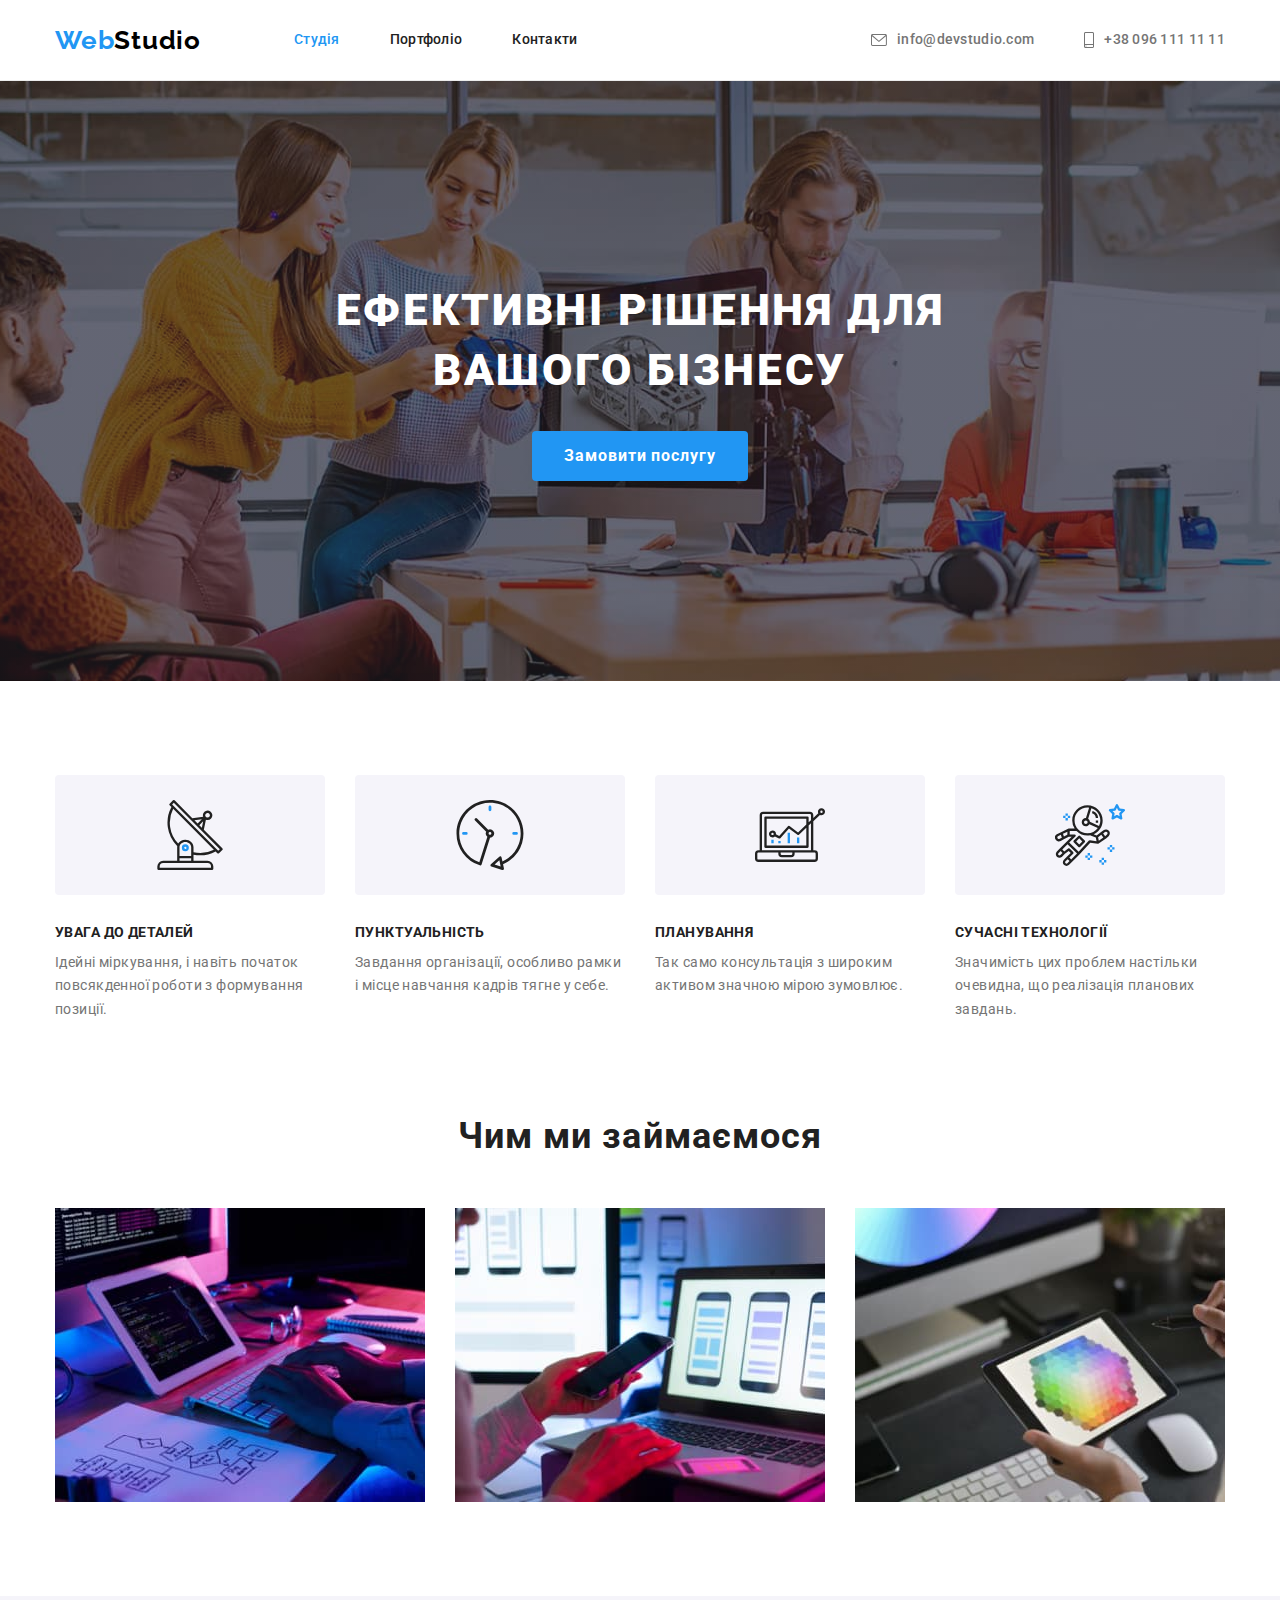
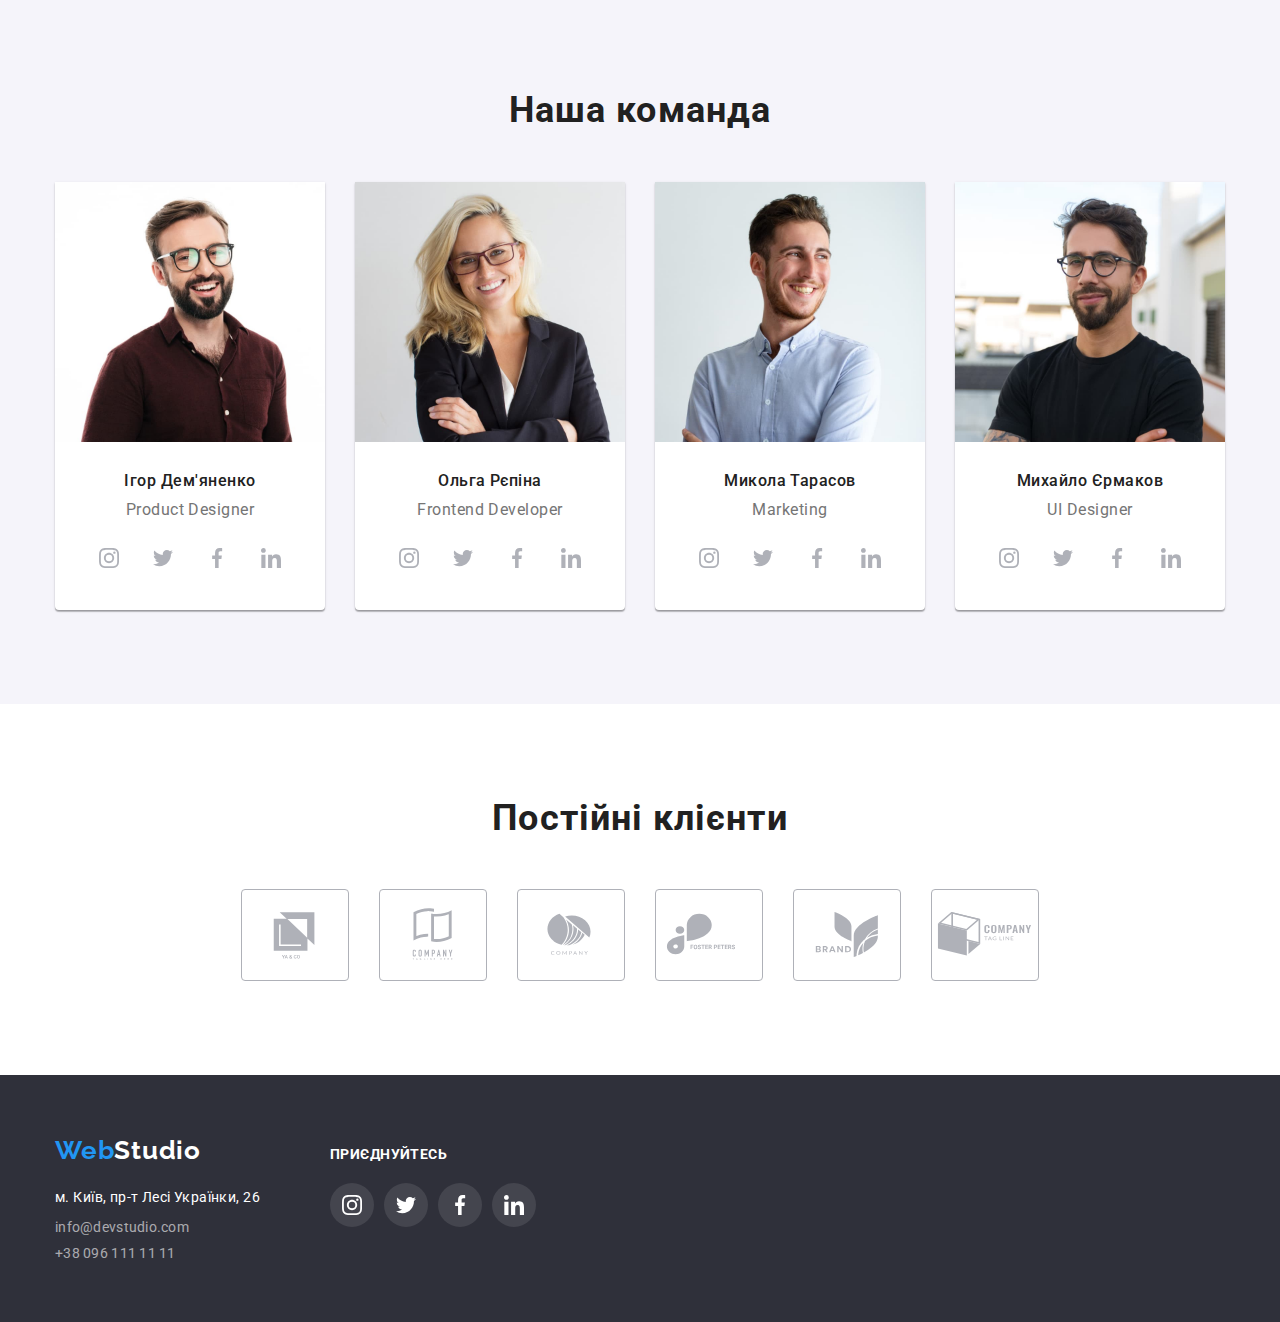
==== index.html @ 7ec84114 "Створив репозиторій для виконання ДЗ #5" ====
<!DOCTYPE html>
<html lang="uk">
  <head>
    <meta charset="UTF-8" />
    <meta http-equiv="X-UA-Compatible" content="IE=edge" />
    <meta name="viewport" content="width=device-width, initial-scale=1.0" />
    <title>Студія</title>
    <link rel="preconnect" href="https://fonts.googleapis.com" />
    <link rel="preconnect" href="https://fonts.gstatic.com" crossorigin />
    <link
      href="https://fonts.googleapis.com/css2?family=Raleway:wght@700&family=Roboto:wght@400;500;700;900&display=swap"
      rel="stylesheet"
    />
    <link
      rel="stylesheet"
      href="https://cdnjs.cloudflare.com/ajax/libs/modern-normalize/1.1.0/modern-normalize.min.css"
    />
    <link rel="stylesheet" href="./css/styles.css" />
  </head>
  <body class="page">
    <header class="page-header">
      <div class="container">
        <div class="header-container">
          <nav class="header-nav">
            <a href="./index.html" class="logo link">Web<span class="logo-black">Studio</span></a>
            <ul class="site-nav list">
              <li class="site-nav-item">
                <a href="./index.html" class="site-nav-link current">Студія</a>
              </li>
              <li class="site-nav-item">
                <a href="./portfolio.html" class="site-nav-link">Портфоліо</a>
              </li>
              <li class="site-nav-item">
                <a href="" class="site-nav-link">Контакти</a>
              </li>
            </ul>
          </nav>
          <ul class="contact list">
            <li class="contact-item">
              <a href="mailto:info@devstudio.com" class="contact-link">
                <svg class="contact-icon" width="16px" height="12px">
                  <use href="./images/icons.svg#icon-envelope"></use>
                </svg>
                info@devstudio.com
              </a>
            </li>
            <li class="contact-item">
              <a href="tel:+380961111111" class="contact-link">
                <svg class="contact-icon" width="10px" height="16px">
                  <use href="./images/icons.svg#icon-smartphone"></use>
                </svg>
                +38 096 111 11 11</a
              >
            </li>
          </ul>
        </div>
      </div>
    </header>
    <main>
      <section class="section-hero">
        <div class="container">
          <h1 class="hero-title">Ефективні рішення для вашого бізнесу</h1>
          <button type="button" class="button-primary">Замовити послугу</button>
        </div>
      </section>
      <section class="section">
        <div class="container">
          <h2 class="visually-hidden">Наші переваги</h2>
          <ul class="list preferecces-list">
            <li class="preferences-item">
              <div class="preferences-item-img">
                <svg width="70" height="70">
                  <use href="./images/icons.svg#icon-antenna"></use>
                </svg>
              </div>
              <h3 class="preferences-title">Увага до деталей</h3>
              <p class="preferences-text">
                Ідейні міркування, і навіть початок повсякденної роботи з формування позиції.
              </p>
            </li>
            <li class="preferences-item">
              <div class="preferences-item-img">
                <svg width="70" height="70">
                  <use href="./images/icons.svg#icon-clock"></use>
                </svg>
              </div>
              <h3 class="preferences-title">Пунктуальність</h3>
              <p class="preferences-text">
                Завдання організації, особливо рамки і місце навчання кадрів тягне у себе.
              </p>
            </li>
            <li class="preferences-item">
              <div class="preferences-item-img">
                <svg width="70" height="70">
                  <use href="./images/icons.svg#icon-diagram"></use>
                </svg>
              </div>
              <h3 class="preferences-title">Планування</h3>
              <p class="preferences-text">
                Так само консультація з широким активом значною мірою зумовлює.
              </p>
            </li>
            <li class="preferences-item">
              <div class="preferences-item-img">
                <svg width="70" height="70">
                  <use href="./images/icons.svg#icon-astronaut"></use>
                </svg>
              </div>
              <h3 class="preferences-title">Сучасні технології</h3>
              <p class="preferences-text">
                Значимість цих проблем настільки очевидна, що реалізація планових завдань.
              </p>
            </li>
          </ul>
        </div>
      </section>
      <section class="section section-work">
        <div class="container">
          <h2 class="work-header">Чим ми займаємося</h2>
          <ul class="list list-work">
            <li class="work-item">
              <img
                src="./images/writting_code.jpg"
                alt="Руки друкують код на клавіатурі з планшетом"
                width="370"
              />
            </li>
            <li class="work-item">
              <img
                src="./images/design_layout.jpg"
                alt="Вибір дизайну макета для смартфона"
                width="370"
              />
            </li>
            <li class="work-item">
              <img src="./images/color_choice.jpg" alt="Вибір кольору на планшеті" width="370" />
            </li>
          </ul>
        </div>
      </section>
      <section class="section section-team">
        <div class="container">
          <h2 class="team-header">Наша команда</h2>
          <ul class="list team-list">
            <li class="team-item">
              <img
                class="image-team"
                src="./images/product_designer.jpg"
                alt="Дизайнер продукту"
                width="270"
              />
              <div class="team-content">
                <h3 class="team-title">Ігор Дем'яненко</h3>
                <p class="team-text" lang="en">Product Designer</p>
                <ul class="list team-social-list">
                  <li class="team-social-item">
                    <a class="link team-social-link" href=""
                      ><svg width="20" height="20">
                        <use href="./images/icons.svg#icon-instagram"></use>
                      </svg>
                    </a>
                  </li>
                  <li class="team-social-item">
                    <a class="link team-social-link" href="">
                      <svg width="20" height="20">
                        <use href="./images/icons.svg#icon-twitter"></use>
                      </svg>
                    </a>
                  </li>
                  <li class="team-social-item">
                    <a class="link team-social-link" href="">
                      <svg width="20" height="20">
                        <use href="./images/icons.svg#icon-facebook"></use>
                      </svg>
                    </a>
                  </li>
                  <li class="team-social-item">
                    <a class="link team-social-link" href="">
                      <svg width="20" height="20">
                        <use href="./images/icons.svg#icon-linkedin"></use>
                      </svg>
                    </a>
                  </li>
                </ul>
              </div>
            </li>
            <li class="team-item">
              <img
                class="image-team"
                src="./images/frontend_developer.jpg"
                alt="Фронтенд розробник"
                width="270"
              />
              <div class="team-content">
                <h3 class="team-title">Ольга Рєпіна</h3>
                <p class="team-text" lang="en">Frontend Developer</p>
                <ul class="list team-social-list">
                  <li class="team-social-item">
                    <a class="link team-social-link" href=""
                      ><svg width="20" height="20">
                        <use href="./images/icons.svg#icon-instagram"></use>
                      </svg>
                    </a>
                  </li>
                  <li class="team-social-item">
                    <a class="link team-social-link" href="">
                      <svg width="20" height="20">
                        <use href="./images/icons.svg#icon-twitter"></use>
                      </svg>
                    </a>
                  </li>
                  <li class="team-social-item">
                    <a class="link team-social-link" href="">
                      <svg width="20" height="20">
                        <use href="./images/icons.svg#icon-facebook"></use>
                      </svg>
                    </a>
                  </li>
                  <li class="team-social-item">
                    <a class="link team-social-link" href="">
                      <svg width="20" height="20">
                        <use href="./images/icons.svg#icon-linkedin"></use>
                      </svg>
                    </a>
                  </li>
                </ul>
              </div>
            </li>
            <li class="team-item">
              <img class="image-team" src="./images/marketing.jpg" alt="Маркетолог" width="270" />
              <div class="team-content">
                <h3 class="team-title">Микола Тарасов</h3>
                <p class="team-text" lang="en">Marketing</p>
                <ul class="list team-social-list">
                  <li class="team-social-item">
                    <a class="link team-social-link" href=""
                      ><svg width="20" height="20">
                        <use href="./images/icons.svg#icon-instagram"></use>
                      </svg>
                    </a>
                  </li>
                  <li class="team-social-item">
                    <a class="link team-social-link" href="">
                      <svg width="20" height="20">
                        <use href="./images/icons.svg#icon-twitter"></use>
                      </svg>
                    </a>
                  </li>
                  <li class="team-social-item">
                    <a class="link team-social-link" href="">
                      <svg width="20" height="20">
                        <use href="./images/icons.svg#icon-facebook"></use>
                      </svg>
                    </a>
                  </li>
                  <li class="team-social-item">
                    <a class="link team-social-link" href="">
                      <svg width="20" height="20">
                        <use href="./images/icons.svg#icon-linkedin"></use>
                      </svg>
                    </a>
                  </li>
                </ul>
              </div>
            </li>
            <li class="team-item">
              <img
                class="image-team"
                src="./images/ui_designer.jpg"
                alt="дизайнер інтерфейсу"
                width="270"
              />
              <div class="team-content">
                <h3 class="team-title">Михайло Єрмаков</h3>
                <p class="team-text" lang="en">UI Designer</p>
                <ul class="list team-social-list">
                  <li class="team-social-item">
                    <a class="link team-social-link" href=""
                      ><svg width="20" height="20">
                        <use href="./images/icons.svg#icon-instagram"></use>
                      </svg>
                    </a>
                  </li>
                  <li class="team-social-item">
                    <a class="link team-social-link" href="">
                      <svg width="20" height="20">
                        <use href="./images/icons.svg#icon-twitter"></use>
                      </svg>
                    </a>
                  </li>
                  <li class="team-social-item">
                    <a class="link team-social-link" href="">
                      <svg width="20" height="20">
                        <use href="./images/icons.svg#icon-facebook"></use>
                      </svg>
                    </a>
                  </li>
                  <li class="team-social-item">
                    <a class="link team-social-link" href="">
                      <svg width="20" height="20">
                        <use href="./images/icons.svg#icon-linkedin"></use>
                      </svg>
                    </a>
                  </li>
                </ul>
              </div>
            </li>
          </ul>
        </div>
      </section>
      <section class="section">
        <div class="container">
          <h2 class="clients-header">Постійні клієнти</h2>
          <ul class="list list-clients">
            <li class="item-clients">
              <a class="link link-clients" href="">
                <svg width="106" height="60">
                  <use href="./images/icons.svg#icon-logo-yaco"></use>
                </svg>
              </a>
            </li>
            <li class="item-clients">
              <a class="link link-clients" href="">
                <svg width="106" height="60">
                  <use href="./images/icons.svg#icon-logo-tag-line-here"></use>
                </svg>
              </a>
            </li>
            <li class="item-clients">
              <a class="link link-clients" href="">
                <svg width="106" height="60">
                  <use href="./images/icons.svg#icon-logo-company"></use>
                </svg>
              </a>
            </li>
            <li class="item-clients">
              <a class="link link-clients" href="">
                <svg width="106" height="60">
                  <use href="./images/icons.svg#icon-logo-foster-peters"></use>
                </svg>
              </a>
            </li>
            <li class="item-clients">
              <a class="link link-clients" href="">
                <svg width="106" height="60">
                  <use href="./images/icons.svg#icon-logo-brand"></use>
                </svg>
              </a>
            </li>
            <li class="item-clients">
              <a class="link link-clients" href="">
                <svg width="106" height="60">
                  <use href="./images/icons.svg#icon-logo-tag-line"></use>
                </svg>
              </a>
            </li>
          </ul>
        </div>
      </section>
    </main>
    <footer class="footer">
      <div class="container footer-container">
        <div class="footer-contact">
          <a href="./index.html" class="logo link logo-footer"
            >Web<span class="logo-white">Studio</span></a
          >
          <address>
            <ul class="list-address">
              <li class="list-address-item">
                <a
                  href="https://bit.ly/3xHQmJ1"
                  target="_blank"
                  rel="noopener noreferrer nofollow"
                  class="address-link"
                  >м. Київ, пр-т Лесі Українки, 26</a
                >
              </li>
              <li class="list-address-item">
                <a href="mailto:info@devstudio.com" class="contact-link-footer"
                  >info@devstudio.com</a
                >
              </li>
              <li class="list-address-item">
                <a href="tel:+380961111111" class="contact-link-footer">+38 096 111 11 11</a>
              </li>
            </ul>
          </address>
        </div>
        <div class="footer-social">
          <h2 class="footer-header">Приєднуйтесь</h2>
          <ul class="list footer-social-list">
            <li class="footer-social-item">
              <a class="link footer-social-link" href=""
                ><svg width="20" height="20">
                  <use href="./images/icons.svg#icon-instagram"></use>
                </svg>
              </a>
            </li>
            <li class="footer-social-item">
              <a class="link footer-social-link" href="">
                <svg width="20" height="20">
                  <use href="./images/icons.svg#icon-twitter"></use>
                </svg>
              </a>
            </li>
            <li class="footer-social-item">
              <a class="link footer-social-link" href="">
                <svg width="20" height="20">
                  <use href="./images/icons.svg#icon-facebook"></use>
                </svg>
              </a>
            </li>
            <li class="footer-social-item">
              <a class="link footer-social-link" href="">
                <svg width="20" height="20">
                  <use href="./images/icons.svg#icon-linkedin"></use>
                </svg>
              </a>
            </li>
          </ul>
        </div>
      </div>
    </footer>
    <script src="./js/modal.js"></script>
  </body>
</html>
---- css/styles.css ----
:root {
  --primary-background-color: #2f303a;
  --secondary-background-color: #f5f4fa;
  --primary-text-color: #757575;
  --title-text-color: #212121;
  --focus-color: #2196f3;
  --primary-white-color: #ffffff;
  --primary-black-color: #000000;
  --translucent-black-color: rgba(255, 255, 255, 0.6);
  --primary-svg-color: #AFB1B8;
}
.page {
  background-color: var(--primary-white-color);
  color: var(--primary-text-color);
  font-family: 'Roboto', 'Times New Roman', sans-serif;
  font-size: 14px;
}
.list {
  list-style: none;
}
.link {
  text-decoration: none;
}
.visually-hidden {
  position: absolute;
  white-space: nowrap;
  width: 1px;
  height: 1px;
  overflow: hidden;
  border: 0;
  padding: 0;
  clip: rect(0 0 0 0);
  clip-path: inset(50%);
  margin: -1px;
}
h1,
h2,
h3,
h4,
h5,
h6,
p,
ul {
  padding: 0;
  margin: 0;
}
img {
  display: block;
  max-width: 100%;
  height: auto;
}
.container {
  max-width: 1200px;
  padding: 0 15px;
  margin-left: auto;
  margin-right: auto;
}
.section {
  padding: 94px 0;
}
/* logo */
.logo {
  color: var(--focus-color);
  font-family: 'Raleway';
  font-weight: 700;
  font-size: 26px;
  line-height: 1.19;
  letter-spacing: 0.03em;
}
.logo-black {
  color: var(--primary-black-color);
}
.logo-white {
  color: var(--primary-white-color);
}
/* end Logo */
/* header */
.page-header {
  border-bottom: 1px solid #ececec;
}
.header-container {
  display: flex;
  justify-content: space-between;
  align-items: center;
}
.header-nav {
  display: flex;
  align-items: center;
  gap: 93px;
}
.site-nav {
  display: flex;
  gap: 50px;
}
.site-nav-link {
  display: block;
  padding: 32px 0;

  color: var(--title-text-color);
  font-weight: 500;
  line-height: 1.14;
  letter-spacing: 0.02em;
  text-decoration: none;
}
.site-nav-link:hover,
.site-nav-link:focus {
  color: var(--focus-color);
}
.site-nav-link.current {
  color: var(--focus-color);
}
.contact {
  display: flex;
  align-items: center;
  gap: 50px;
}
.contact-link {
  display: flex;
  gap: 10px;
  padding: 32px 0;
  align-items: center;

  color: var(--primary-text-color);
  font-weight: 500;
  line-height: 1.14;
  letter-spacing: 0.02em;
  text-decoration: none;
}
.contact-icon {
  fill: currentColor;
}
.contact-link:hover,
.contact-link:focus {
  color: var(--focus-color);
}
/* end header */
/* styles index.html */
.section-hero {
  background-color: var(--primary-background-color);
  margin-left: auto;
  margin-right: auto;
  padding: 200px 0;
  max-width: 1600px;
  text-align: center;
  background-image: linear-gradient(rgba(47, 48, 58, 0.4), rgba(47, 48, 58, 0.4)), url(../images/img-hero.jpg);
  background-repeat: no-repeat;
  background-position: center;
}
.hero-title {
  max-width: 696px;
  margin-left: auto;
  margin-right: auto;
  margin-bottom: 30px;

  color: var(--primary-white-color);
  font-weight: 900;
  font-size: 44px;
  line-height: 1.36;
  letter-spacing: 0.06em;
  text-transform: uppercase;
}
.button-primary {
  padding: 10px 32px;
  margin: 0 auto;

  color: var(--primary-white-color);
  font-family: inherit;
  font-weight: 700;
  font-size: 16px;
  line-height: 1.87;
  letter-spacing: 0.06em;
  background-color: var(--focus-color);
  cursor: pointer;
  border: 0;
  border-radius: 4px;
}
.button-primary:hover,
.button-primary:focus {
  background-color: var(--focus-color);
  box-shadow: 0px 4px 4px rgba(0, 0, 0, 0.15);
  border-radius: 4px;
}
.preferecces-list {
  display: flex;
  flex-basis: calc((100% - 90px) / 4);
  gap: 30px;
}
.preferences-item-img {
  display: flex;
  align-items: center;
  justify-content: center;
  width: 270px;
  height: 120px;
  margin-bottom: 30px;
  background-color: var(--secondary-background-color);
  border-radius: 4px;
}
.preferences-title {
  margin-bottom: 10px;

  color: var(--title-text-color);
  font-weight: 700;
  font-size: 14px;
  line-height: 1.14;
  letter-spacing: 0.03em;
  text-transform: uppercase;
}
.preferences-text {
  line-height: 1.71;
  letter-spacing: 0.03em;
}
.section-work {
  padding-top: 0;
}
.work-header {
  margin-bottom: 50px;

  color: var(--title-text-color);
  font-weight: 700;
  font-size: 36px;
  line-height: 1.16;
  letter-spacing: 0.03em;
  text-align: center;
}
.list-work {
  display: flex;
  flex-basis: calc((100% - 60px) / 3);
  gap: 30px;
}
.section-team {
  background-color: var(--secondary-background-color);
}
.team-header {
  margin-bottom: 50px;

  color: var(--title-text-color);
  font-weight: 700;
  font-size: 36px;
  line-height: 1.16;
  letter-spacing: 0.03em;
  text-align: center;
}
.team-list {
  display: flex;
  flex-basis: calc((100% - 90px) / 4);
  gap: 30px;
}
.team-item {
  background-color: var(--primary-white-color);
  box-shadow: 0px 1px 3px rgba(0, 0, 0, 0.12), 0px 1px 1px rgba(0, 0, 0, 0.14),
    0px 2px 1px rgba(0, 0, 0, 0.2);
  border-radius: 0px 0px 4px 4px;
}
.team-content {
  padding: 30px 0;
  text-align: center;
}
.team-title {
  margin-bottom: 10px;

  color: var(--title-text-color);
  font-weight: 500;
  font-size: 16px;
  line-height: 1.18;
  letter-spacing: 0.03em;
}
.team-text {
  font-size: 16px;
  line-height: 1.18;
  letter-spacing: 0.03em;
}
.team-social-list {
  display: flex;
  align-items: center;
  justify-content: center;
  gap: 10px;
  margin-top: 16px;
}
.team-social-item {
  width: 44px;
  height: 44px;
}
.team-social-link {
  display: flex;
  align-items: center;
  justify-content: center;
  width: 100%;
  height: 100%;
  fill: var(--primary-svg-color);
  border-radius: 50%;
}
.team-social-link:hover, 
.team-social-link:focus {
  fill: var(--primary-white-color);
  background-color: var(--focus-color);
}
.clients-header {
  margin-bottom: 50px;
  color: var(--title-text-color);
  font-weight: 700;
  font-size: 36px;
  line-height: 1.16;
  letter-spacing: 0.03em;
  text-align: center;
}
.list-clients {
  display: flex;
  align-items: center;
  justify-content: center;
  gap: 30px;
}
.item-clients {
  width: calc((100%-150)/6);
  height: 92px;
}
.link-clients {
  display: flex;
  align-items: center;
  justify-content: center;
  width: 100%;
  height: 100%;
  fill: var(--primary-svg-color);
  border: 1px solid var(--primary-svg-color);
  border-radius: 4px;
}
.link-clients:hover, .link-clients:focus {
  fill: var(--focus-color);
  border: 1px solid var(--focus-color);
  border-radius: 4px;
}
/* end styles index.html */
/* styles portfolio.html */
.button-list {
  display: flex;
  justify-content: center;
  gap: 8px;
  margin-bottom: 50px;
}
.button-item {
  padding: 6px 22px;

  color: var(--title-text-color);
  font-family: inherit;
  font-weight: 500;
  font-size: 16px;
  line-height: 1.62;
  letter-spacing: 0.03em;
  background-color: var(--secondary-background-color);
  cursor: pointer;
  border: 0;
  border-radius: 4px;
}
.button-item:hover,
.button-item:focus {
  background-color: var(--focus-color);
  color: var(--primary-white-color);
  font-weight: 500;
  font-size: 16px;
  line-height: 1.62;
  letter-spacing: 0.03em;
  box-shadow: 0px 3px 1px rgba(0, 0, 0, 0.1), 0px 1px 2px rgba(0, 0, 0, 0.08),
    0px 2px 2px rgba(0, 0, 0, 0.12);
  border-radius: 4px;
}
.portfolio-list {
  display: flex;
  flex-wrap: wrap;
}

.portfolio-item {
  margin-right: 30px;
  margin-bottom: 30px;
}
.portfolio-item:nth-child(3n) {
  margin-right: 0;
}
.portfolio-item:nth-last-child(-n + 3) {
  margin-bottom: 0;
}
.portfolio-link:hover, 
.portfolio-link:focus {
  display: block;
  box-shadow: 0px 1px 1px rgba(0, 0, 0, 0.12), 0px 4px 4px rgba(0, 0, 0, 0.06), 1px 4px 6px rgba(0, 0, 0, 0.16);
}
.portfolio-content {
  padding: 20px 24px;
  border: 1px solid #eeeeee;
  border-top: none;
}
.portfolio-title {
  margin-bottom: 4px;

  color: var(--title-text-color);
  font-weight: 700;
  font-size: 18px;
  line-height: 2;
  letter-spacing: 0.06em;
}
.portfolio-text {
  color: var(--primary-text-color);
  font-size: 16px;
  line-height: 1.88;
  letter-spacing: 0.03em;
}
/* end styles portfolio.html */
/* footer */
.footer {
  background-color: var(--primary-background-color);
  padding: 60px 0;
}
.footer-container {
  display: flex;
  align-items: baseline;
  gap: 70px;
}
.list-address {
  font-style: normal;
  list-style: none;
}
.logo-footer {
  display: block;
  margin-bottom: 20px;
}
.address-link {
  color: var(--primary-white-color);
  line-height: 1.71;
  letter-spacing: 0.03em;
  text-decoration: none;
}
.list-address-item {
  margin-bottom: 9px;
}
.list-address-item:last-child {
  margin-bottom: 0;
}
.contact-link-footer {
  color: var(--translucent-black-color);
  line-height: 1.14;
  letter-spacing: 0.02em;
  text-decoration: none;
}
.contact-link-footer:hover,
.contact-link-footer:focus {
  color: var(--focus-color);
}
.footer-header {
  margin-bottom: 20px;

  font-weight: 700;
  font-size: 14px;
  line-height: 1.14;
  letter-spacing: 0.03em;
  text-transform: uppercase;
  color: var(--primary-white-color);
}
.footer-social-list {
  display: flex;
  align-items: center;
  justify-content: center;
  gap: 10px;
}
.footer-social-item {
  width: 44px;
  height: 44px;
}
.footer-social-link {
  display: flex;
  align-items: center;
  justify-content: center;
  width: 100%;
  height: 100%;
  fill: var(--primary-white-color);
  background: rgba(255, 255, 255, 0.1);
  border-radius: 50%;
}
.footer-social-link:hover, 
.footer-social-link:focus {
  fill: var(--primary-white-color);
  background-color: var(--focus-color);
}
/* end footer *
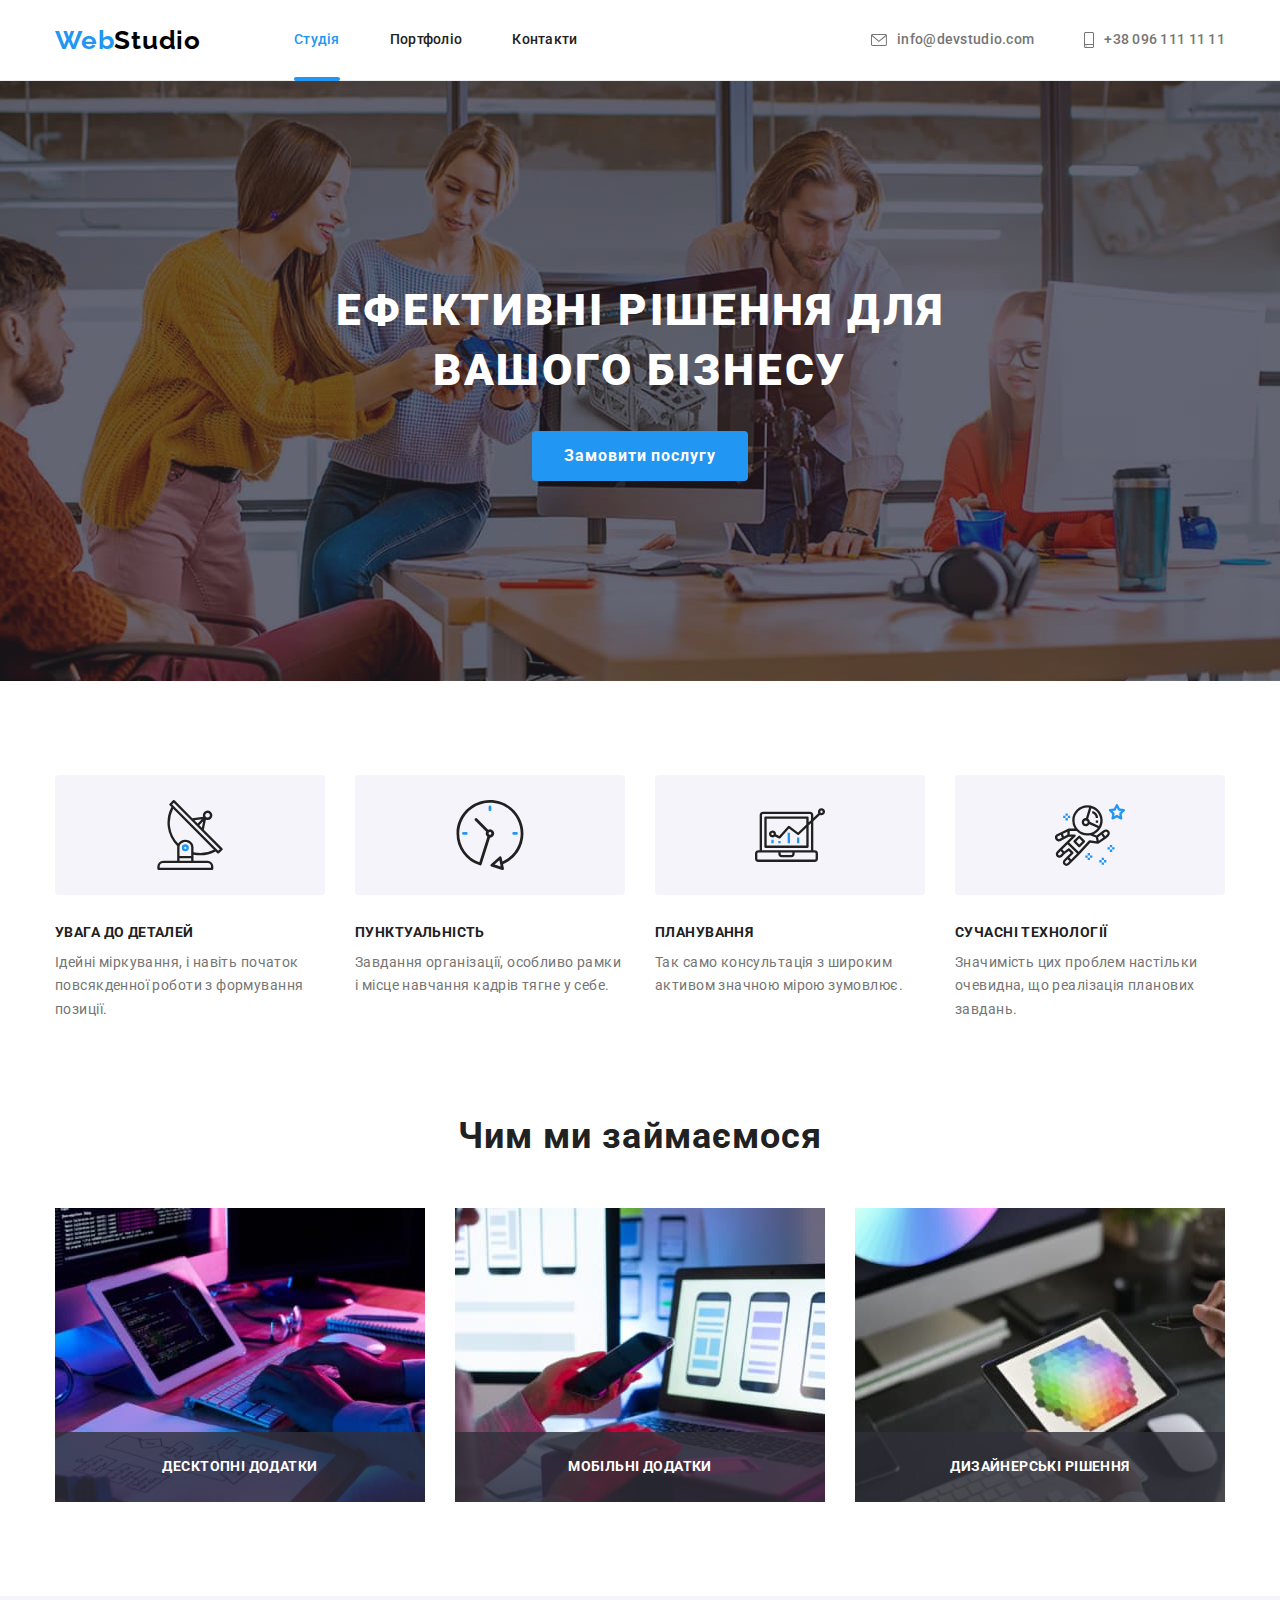
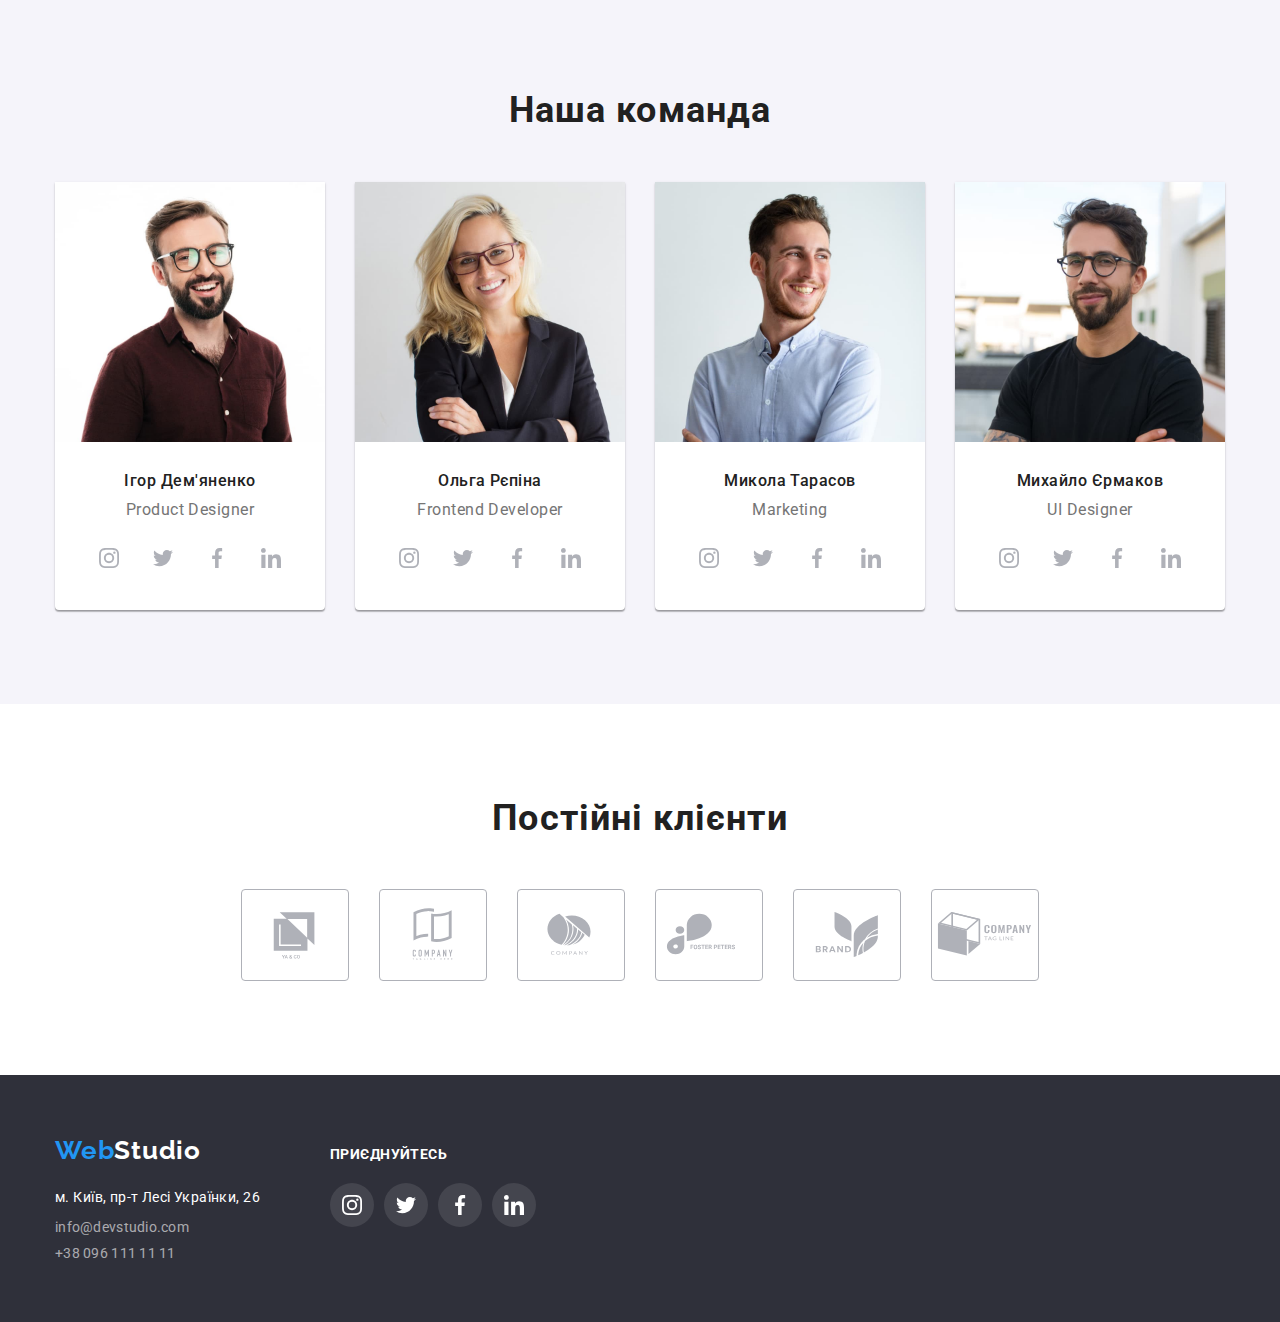
==== commit c95b6151: "Виконав ДЗ #5" ====
--- a/index.html
+++ b/index.html
@@ -60,7 +60,7 @@
       <section class="section-hero">
         <div class="container">
           <h1 class="hero-title">Ефективні рішення для вашого бізнесу</h1>
-          <button type="button" class="button-primary">Замовити послугу</button>
+          <button type="button" class="button-primary" data-modal-open>Замовити послугу</button>
         </div>
       </section>
       <section class="section">
@@ -119,6 +119,7 @@
           <h2 class="work-header">Чим ми займаємося</h2>
           <ul class="list list-work">
             <li class="work-item">
+              <h3 class="work-item-title">Десктопні додатки</h3>
               <img
                 src="./images/writting_code.jpg"
                 alt="Руки друкують код на клавіатурі з планшетом"
@@ -126,6 +127,7 @@
               />
             </li>
             <li class="work-item">
+              <h3 class="work-item-title">Мобільні додатки</h3>
               <img
                 src="./images/design_layout.jpg"
                 alt="Вибір дизайну макета для смартфона"
@@ -133,6 +135,7 @@
               />
             </li>
             <li class="work-item">
+              <h3 class="work-item-title">Дизайнерські рішення</h3>
               <img src="./images/color_choice.jpg" alt="Вибір кольору на планшеті" width="370" />
             </li>
           </ul>
@@ -421,6 +424,17 @@
         </div>
       </div>
     </footer>
+    <div class="backdrop is-hidden" data-modal>
+      <div class="modal">
+        <div class="button-close-style">
+          <button type="button" class="button-close" data-modal-close>
+            <svg width="11" height="11">
+              <use href="./images/icons.svg#icon-close"></use>
+            </svg>
+          </button>
+        </div>
+      </div>
+    </div>
     <script src="./js/modal.js"></script>
   </body>
 </html>
--- a/css/styles.css
+++ b/css/styles.css
@@ -7,7 +7,7 @@
   --primary-white-color: #ffffff;
   --primary-black-color: #000000;
   --translucent-black-color: rgba(255, 255, 255, 0.6);
-  --primary-svg-color: #AFB1B8;
+  --primary-svg-color: #afb1b8;
 }
 .page {
   background-color: var(--primary-white-color);
@@ -93,6 +93,7 @@
   gap: 50px;
 }
 .site-nav-link {
+  position: relative;
   display: block;
   padding: 32px 0;
 
@@ -101,6 +102,11 @@
   line-height: 1.14;
   letter-spacing: 0.02em;
   text-decoration: none;
+  transition-property: color;
+  transition-duration: 250ms;
+  transition-timing-function: cubic-bezier(0.4, 0, 0.2, 1);
+
+  transition: color 250ms;
 }
 .site-nav-link:hover,
 .site-nav-link:focus {
@@ -108,6 +114,16 @@
 }
 .site-nav-link.current {
   color: var(--focus-color);
+}
+.current::after {
+  position: absolute;
+  width: 100%;
+  height: 4px;
+  left: 0;
+  bottom: -1px;
+  background-color: currentColor;
+  border-radius: 2px;
+  content: '';
 }
 .contact {
   display: flex;
@@ -125,6 +141,10 @@
   line-height: 1.14;
   letter-spacing: 0.02em;
   text-decoration: none;
+
+  transition-property: color;
+  transition-duration: 250ms;
+  transition-timing-function: cubic-bezier(0.4, 0, 0.2, 1);
 }
 .contact-icon {
   fill: currentColor;
@@ -142,7 +162,8 @@
   padding: 200px 0;
   max-width: 1600px;
   text-align: center;
-  background-image: linear-gradient(rgba(47, 48, 58, 0.4), rgba(47, 48, 58, 0.4)), url(../images/img-hero.jpg);
+  background-image: linear-gradient(rgba(47, 48, 58, 0.4), rgba(47, 48, 58, 0.4)),
+    url(../images/img-hero.jpg);
   background-repeat: no-repeat;
   background-position: center;
 }
@@ -173,6 +194,10 @@
   cursor: pointer;
   border: 0;
   border-radius: 4px;
+
+  transition-property: box-shadow;
+  transition-duration: 250ms;
+  transition-timing-function: cubic-bezier(0.4, 0, 0.2, 1);
 }
 .button-primary:hover,
 .button-primary:focus {
@@ -227,6 +252,26 @@
   flex-basis: calc((100% - 60px) / 3);
   gap: 30px;
 }
+.work-item {
+  position: relative;
+}
+.work-item-title {
+  position: absolute;
+  width: 100%;
+  left: 0;
+  bottom: 0;
+  padding-top: 27px;
+  padding-bottom: 27px;
+  color: var(--primary-white-color);
+  font-weight: 700;
+  font-size: 14px;
+  line-height: 1.14;
+  letter-spacing: 0.03em;
+  text-align: center;
+  text-transform: uppercase;
+  background-color: rgba(47, 48, 58, 0.8);
+}
+
 .section-team {
   background-color: var(--secondary-background-color);
 }
@@ -288,8 +333,11 @@
   height: 100%;
   fill: var(--primary-svg-color);
   border-radius: 50%;
-}
-.team-social-link:hover, 
+  transition-property: fill, background-color;
+  transition-duration: 250ms;
+  transition-timing-function: cubic-bezier(0.4, 0, 0.2, 1);
+}
+.team-social-link:hover,
 .team-social-link:focus {
   fill: var(--primary-white-color);
   background-color: var(--focus-color);
@@ -310,7 +358,7 @@
   gap: 30px;
 }
 .item-clients {
-  width: calc((100%-150)/6);
+  width: calc((100%-150) / 6);
   height: 92px;
 }
 .link-clients {
@@ -322,8 +370,12 @@
   fill: var(--primary-svg-color);
   border: 1px solid var(--primary-svg-color);
   border-radius: 4px;
-}
-.link-clients:hover, .link-clients:focus {
+  transition-property: fill, background-color, border;
+  transition-duration: 250ms;
+  transition-timing-function: cubic-bezier(0.4, 0, 0.2, 1);
+}
+.link-clients:hover,
+.link-clients:focus {
   fill: var(--focus-color);
   border: 1px solid var(--focus-color);
   border-radius: 4px;
@@ -349,6 +401,9 @@
   cursor: pointer;
   border: 0;
   border-radius: 4px;
+  transition-property: background-color, color, box-shadow;
+  transition-duration: 250ms;
+  transition-timing-function: cubic-bezier(0.4, 0, 0.2, 1);
 }
 .button-item:hover,
 .button-item:focus {
@@ -377,11 +432,49 @@
 .portfolio-item:nth-last-child(-n + 3) {
   margin-bottom: 0;
 }
-.portfolio-link:hover, 
+.portfolio-link {
+  position: relative;
+  transition-property: box-shadow;
+  transition-duration: 250ms;
+  transition-timing-function: cubic-bezier(0.4, 0, 0.2, 1);
+}
+.portfolio-link:hover,
 .portfolio-link:focus {
   display: block;
-  box-shadow: 0px 1px 1px rgba(0, 0, 0, 0.12), 0px 4px 4px rgba(0, 0, 0, 0.06), 1px 4px 6px rgba(0, 0, 0, 0.16);
-}
+  box-shadow: 0px 1px 1px rgba(0, 0, 0, 0.12), 0px 4px 4px rgba(0, 0, 0, 0.06),
+    1px 4px 6px rgba(0, 0, 0, 0.16);
+}
+.card-thumb {
+  position: relative;
+  overflow: hidden;
+}
+.card-overlay {
+  position: absolute;
+  top: 0;
+  left: 0;
+
+  width: 100%;
+  height: 100%;
+  opacity: 0;
+  transform: translateY(100%);
+  background-color: rgba(33, 150, 243, 0.9);
+  transition-property: transform, opacity;
+  transition-duration: 250ms;
+  transition-timing-function: cubic-bezier(0.4, 0, 0.2, 1);
+}
+.card-thumb:hover .card-overlay {
+  transform: translateY(0);
+  opacity: 1;
+}
+
+.card-description {
+  padding: 63px 24px;
+  font-size: 18px;
+  line-height: 1.56;
+  letter-spacing: 0.03em;
+  color: var(--primary-white-color);
+}
+
 .portfolio-content {
   padding: 20px 24px;
   border: 1px solid #eeeeee;
@@ -438,6 +531,9 @@
   line-height: 1.14;
   letter-spacing: 0.02em;
   text-decoration: none;
+  transition-property: color;
+  transition-duration: 250ms;
+  transition-timing-function: cubic-bezier(0.4, 0, 0.2, 1);
 }
 .contact-link-footer:hover,
 .contact-link-footer:focus {
@@ -472,10 +568,61 @@
   fill: var(--primary-white-color);
   background: rgba(255, 255, 255, 0.1);
   border-radius: 50%;
-}
-.footer-social-link:hover, 
+  transition-property: background-color;
+  transition-duration: 250ms;
+  transition-timing-function: cubic-bezier(0.4, 0, 0.2, 1);
+}
+.footer-social-link:hover,
 .footer-social-link:focus {
   fill: var(--primary-white-color);
   background-color: var(--focus-color);
 }
-/* end footer *
+/* end footer */
+/* modal */
+.backdrop {
+  position: fixed;
+  top: 0;
+  left: 0;
+  width: 100%;
+  height: 100%;
+  background-color: rgba(0, 0, 0, 0.2);
+  transition-property: opacity, visibility;
+  transition-duration: 250ms;
+  transition-timing-function: cubic-bezier(0.4, 0, 0.2, 1);
+}
+.is-hidden {
+  opacity: 0;
+  visibility: hidden;
+  pointer-events: none;
+}
+.modal {
+  position: absolute;
+  top: 50%;
+  left: 50%;
+  transform: translate(-50%, -50%);
+  width: 528px;
+  height: 581px;
+  background-color: var(--primary-white-color);
+  box-shadow: 0px 1px 3px rgba(0, 0, 0, 0.12), 0px 1px 1px rgba(0, 0, 0, 0.14),
+    0px 2px 1px rgba(0, 0, 0, 0.2);
+  border-radius: 4px;
+}
+.button-close-style {
+  position: absolute;
+  top: 8px;
+  right: 8px;
+  width: 30px;
+  height: 30px;
+}
+.button-close {
+  display: flex;
+  align-items: center;
+  justify-content: center;
+
+  width: 100%;
+  height: 100%;
+  background-color: var(--primary-white-color);
+  border: 1px solid rgba(0, 0, 0, 0.1);
+  border-radius: 50%;
+  cursor: pointer;
+}
